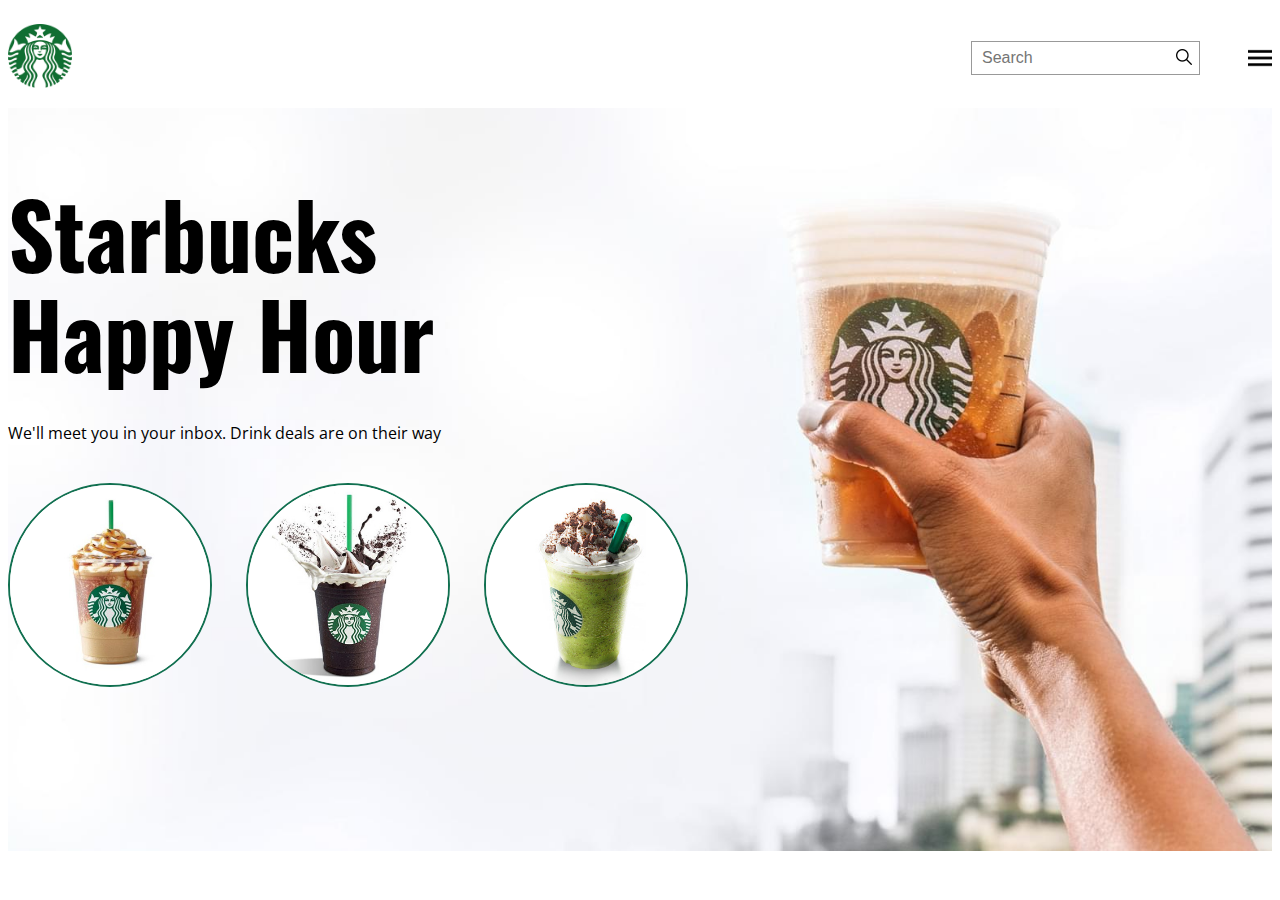
==== Starbucks/index.html @ 0938f77c "Aula de Grid e projeto Starbuck(incompleto)" ====
<!DOCTYPE html>
<html lang="en">
<head>
    <meta charset="UTF-8">
    <meta name="viewport" content="width=device-width, initial-scale=1.0">
    <title>Starbucks</title>
    <link rel="stylesheet" href="assets/css/styles.css">
</head>
<body>

    <section class="header">

        <div class="container containerArea">
            <div class="containerArea-left">
                <img src="assets/imgs/logo.png" alt="">
            </div>
            <div class="containerArea-Right">
                <form >
                    <input type="text" placeholder="Search"/>
                    <button>
                        <img src="assets/imgs/loupe.png" alt="">
                    </button>
                </form>
    
                <div class="containerArea-Right menu">
                    <img src="assets/imgs/menu.png" alt="">
                </div>
    
            </div>
        </div>
    </section>

    <section class="banner">
        <div class="container">
            <h1>Starbucks <br>Happy Hour</h1>
            <span>We'll meet you in your inbox. Drink deals are on their way</span>
        <div class="banner-images">
            <img src="assets/imgs/c1.jpg" alt="">
            <img src="assets/imgs/c2.jpg" alt="">
            <img src="assets/imgs/c3.jpg" alt="">

        </div>    
        </div>
        

    </section>

</body>
</html>
---- Starbucks/assets/css/styles.css ----
@import url('https://fonts.googleapis.com/css2?family=Lato:ital,wght@0,100;0,300;0,400;0,700;0,900;1,100;1,300;1,400;1,700;1,900&family=Montserrat:wght@300;400;600;700&family=Open+Sans:ital,wght@0,400;0,700;1,400&family=Oswald:wght@400;700&family=Poppins:wght@400;700&family=Syne+Tactile&display=swap');

body{
    font-family: 'Open Sans', sans-serif;

    
}

.container{
    margin: auto;
    max-width: 1400px;
}

.containerArea{
    display: flex;
    justify-content: space-between; 
    align-items: center;
    height: 100px;
}

.containerArea-left img{
    height: 64px;
    width: 64px;
}

.containerArea-Right{
    display: flex;
    align-items: center;
}


.containerArea-Right form{
    display: flex;
}

.containerArea-Right button{
    border: 0;
    background: transparent ;
    margin-left: -30px;
    cursor: pointer;
}

.containerArea-Right img{
    height: 16px;
    width: 16px;
   
}

.containerArea-Right input{
    font-size: 16px;
    padding: 7px 10px;
    border: 1px solid #999;
    outline: 0;
    width: 100%;
    max-width: 220px;
}
.containerArea-Right .menu{
    align-items: center;
    margin-left: 50px;
}

.containerArea-Right .menu img{
   
    height: 24px;
    width: 24px;
    cursor: pointer;

}

.banner {
   
    background-image: url('../../assets/imgs/bg.jpg');
    background-position: center;
    background-size: cover;
    line-height: 100px;
    padding-top: 75px;
    padding-bottom: 120px;
    margin: 0;

    
}

.banner h1 {
    font-family: 'Oswald', sans-serif;
    font-weight: bold;
    font-size: 90px;
    line-height: 100px;
    margin: 0;
}




.banner-images img{
    width: 200px;
    height: 200px;
    border-radius: 50%;
    border: 2px solid #117050;
    margin-right: 30px;
}
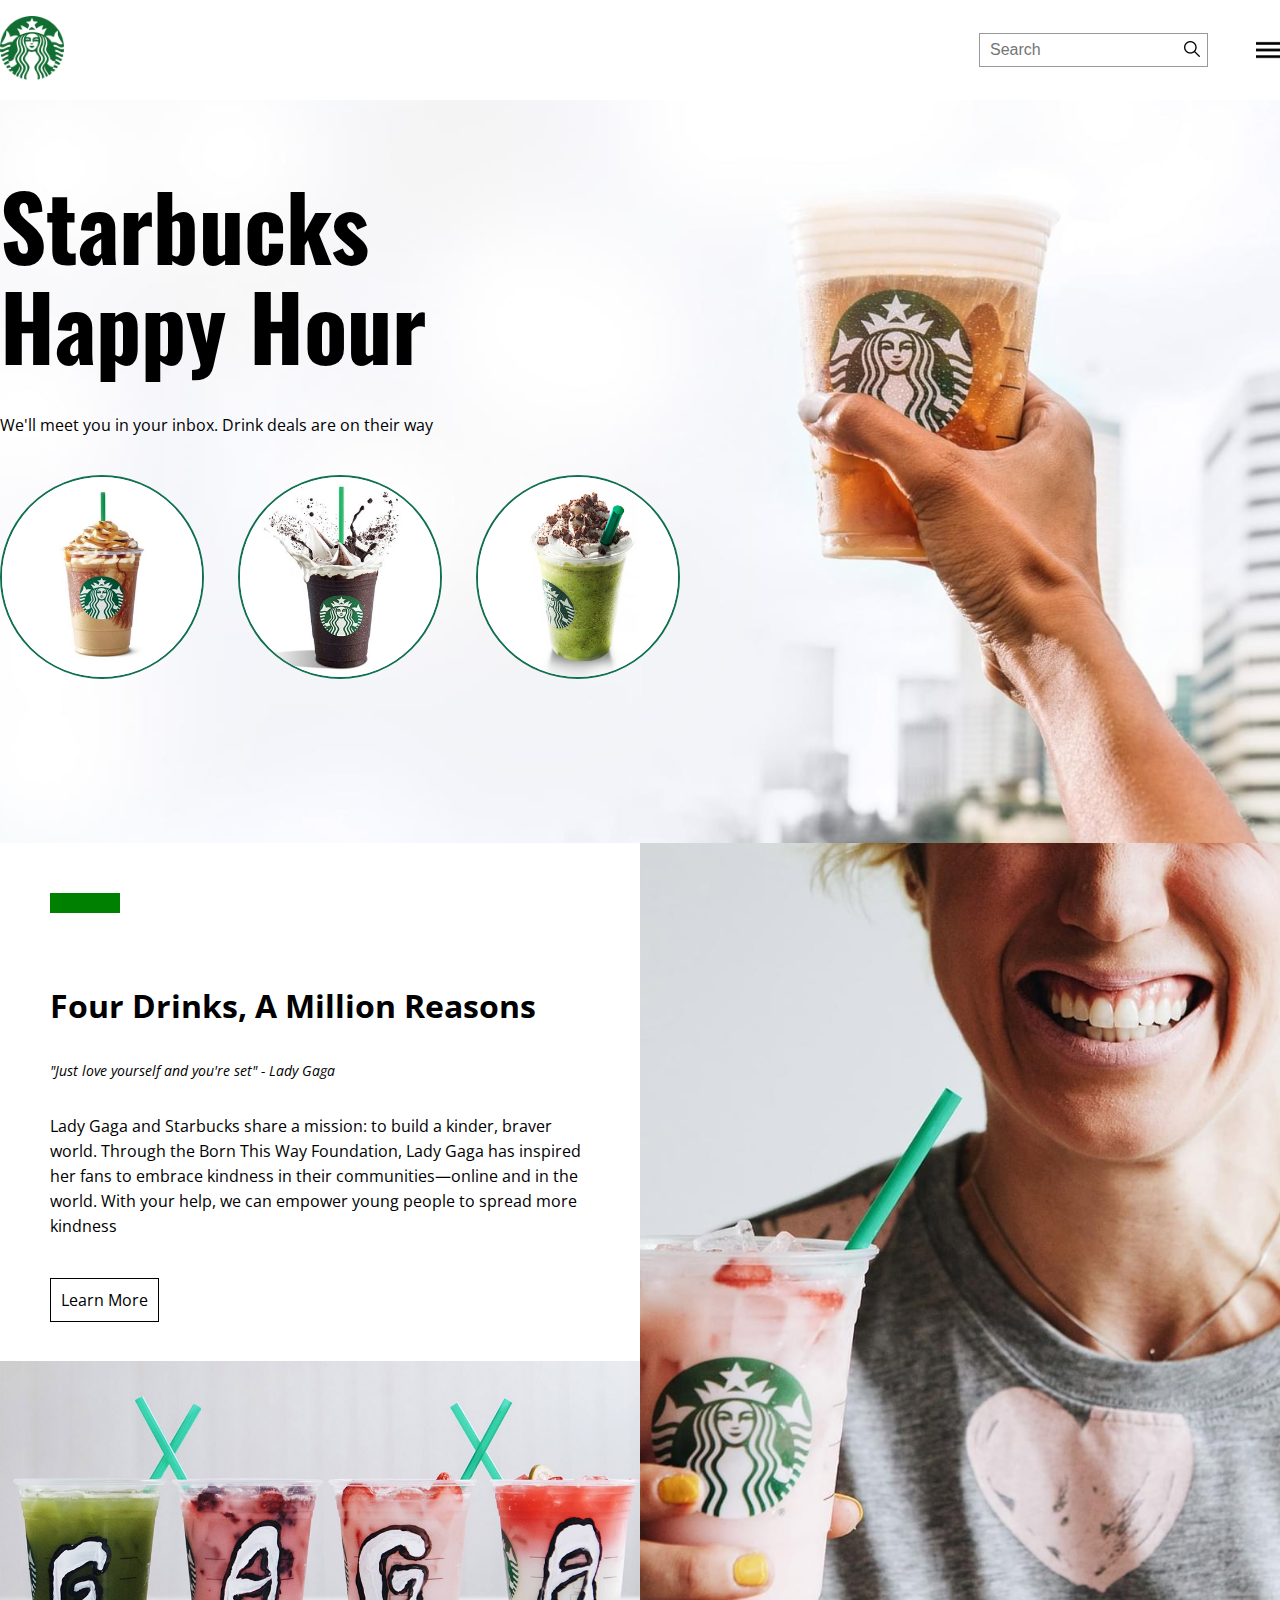
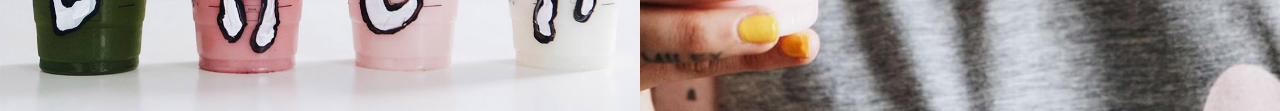
==== commit af3417f8: "finalizaçao da primeira secao" ====
--- a/Starbucks/index.html
+++ b/Starbucks/index.html
@@ -38,12 +38,36 @@
             <img src="assets/imgs/c1.jpg" alt="">
             <img src="assets/imgs/c2.jpg" alt="">
             <img src="assets/imgs/c3.jpg" alt="">
-
         </div>    
         </div>
-        
+    </section>
+
+
+    <section class="area1">
+        <div class="gridArea1">
+            <div class="contentArea1">
+            <div class="bar" style="height: 20px; width:70px; background-color: green;"></div>
+            <h1>Four Drinks, A Million Reasons</h1>
+            
+            <div>
+            <h6>
+                "Just love yourself and you're set" - Lady Gaga
+
+            </h6>    
+            </div>
+
+           
+            <div class="contentMain"> 
+             Lady Gaga and Starbucks share a mission: to build a kinder, braver world. Through the Born This Way Foundation, Lady Gaga has inspired her fans to embrace kindness in their communities—online and in the world. With your help, we can empower young people to spread more kindness
+            </div>        
+            <a href="">Learn More</a>
+            </div>
+            <div class="img1Area1"></div>
+            <div class="img2Area1"></div>
+        </div>
 
     </section>
 
+
 </body>
 </html>--- a/Starbucks/assets/css/styles.css
+++ b/Starbucks/assets/css/styles.css
@@ -2,7 +2,7 @@
 
 body{
     font-family: 'Open Sans', sans-serif;
-
+    margin: 0;
     
 }
 
@@ -97,4 +97,71 @@
     border-radius: 50%;
     border: 2px solid #117050;
     margin-right: 30px;
+}
+
+.gridArea1{
+    display: grid;
+    grid-template-columns: repeat(2, 1fr);
+    margin: 0;
+   
+}
+
+.contentArea1{
+    padding: 50px;
+}
+
+.img1Area1{
+    background-image:url('../../assets/imgs/f2.jpg') ;
+    background-size: cover;
+    background-position: center;
+    height: 350px;
+}
+
+
+
+.img2Area1{
+    grid-column-start: 2;
+    grid-column-end: 3;
+
+    grid-row-start: 1 ;
+    grid-row-end: 3;
+
+    background-image:url('../../assets/imgs/f1.jpg') ;
+    background-size: cover;
+    background-position: center;
+}
+
+
+.gridArea1 h1{
+    padding-top: 50px;
+    margin-bottom: 30px;
+}
+
+.gridArea1 h1{
+    padding-top: 50px;
+    margin-bottom: 30px;
+}
+
+.contentMain{
+    font-family: 'Open Sans', sans-serif ;
+       line-height: 25px;
+    padding-bottom: 50px;
+    font-weight: normal;    
+}
+
+.gridArea1 h6{
+    font-size: 0.9em;
+    font-style: italic;
+    font-weight: normal;    
+
+}
+
+.gridArea1 a {
+    border: 1px solid black;
+    padding: 10px;
+    margin-bottom: 50px;
+    text-decoration: none;
+    color: #000;
+   
+    
 }